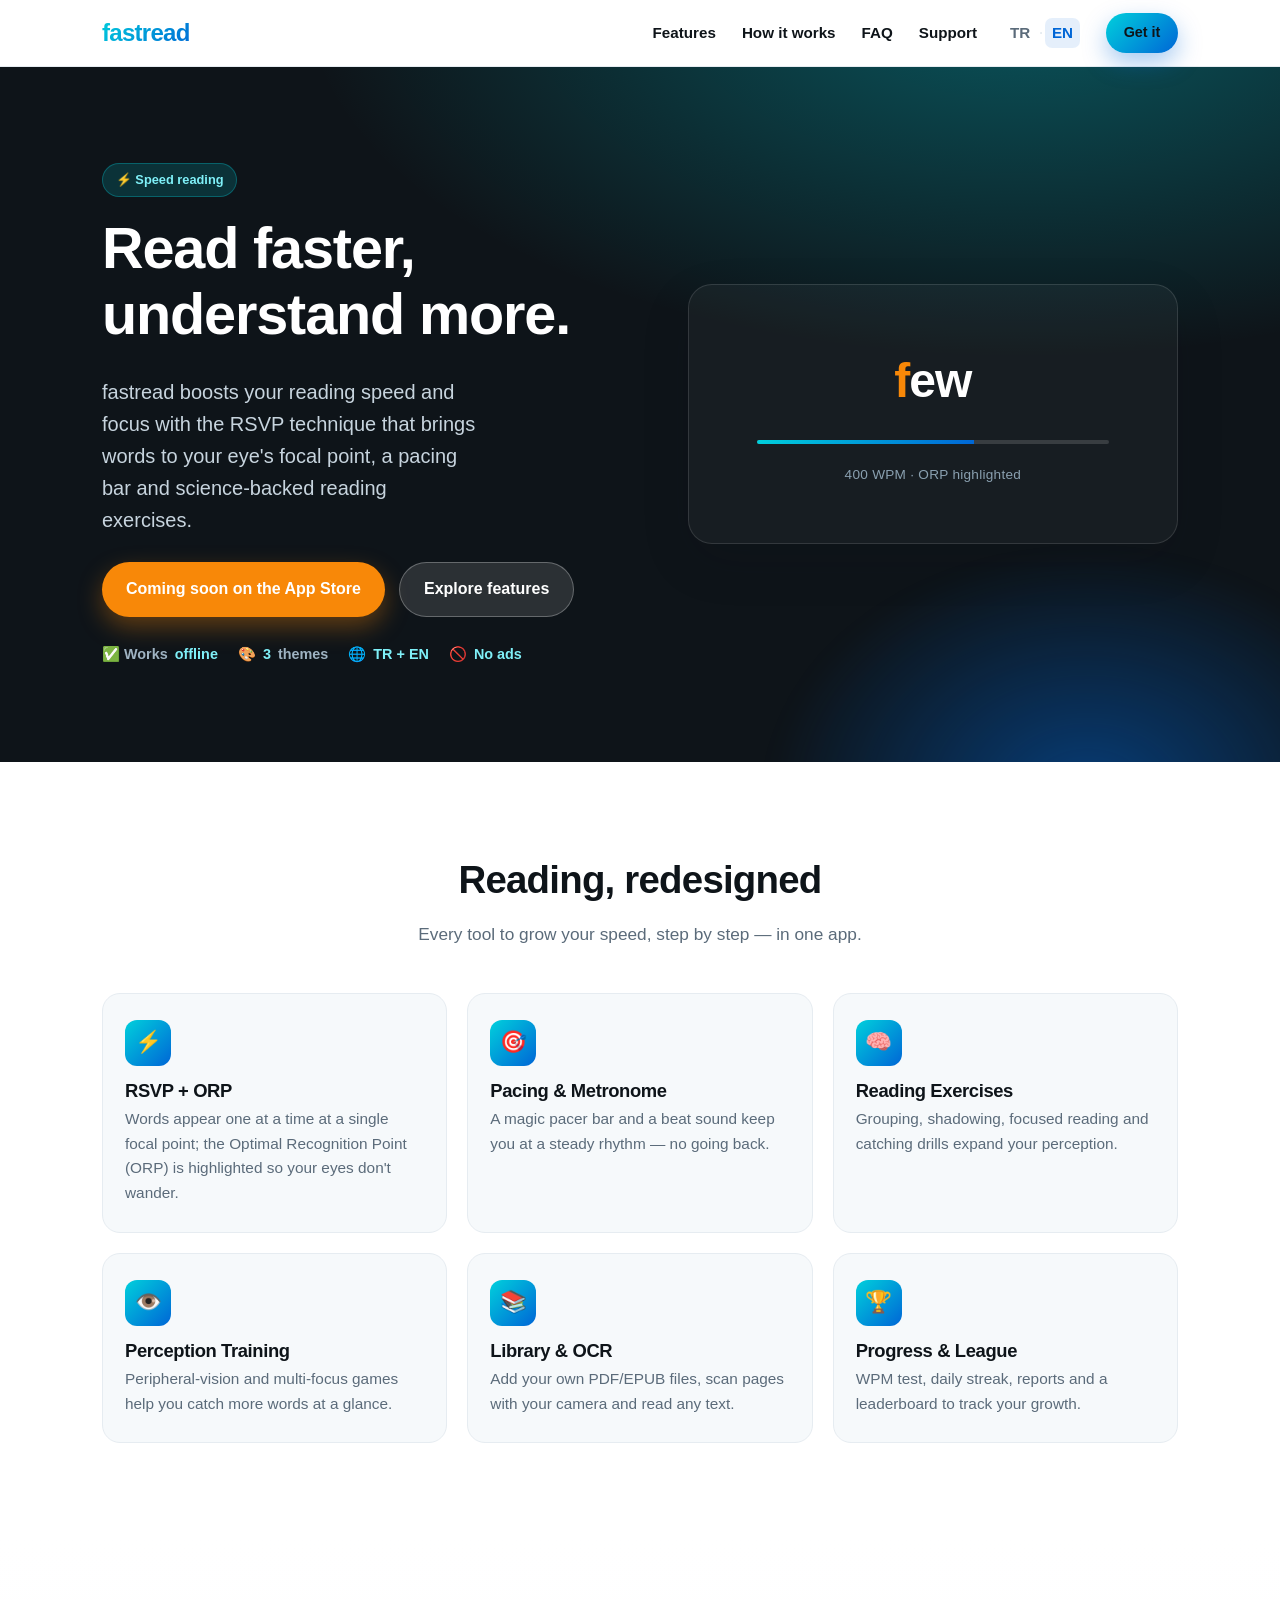
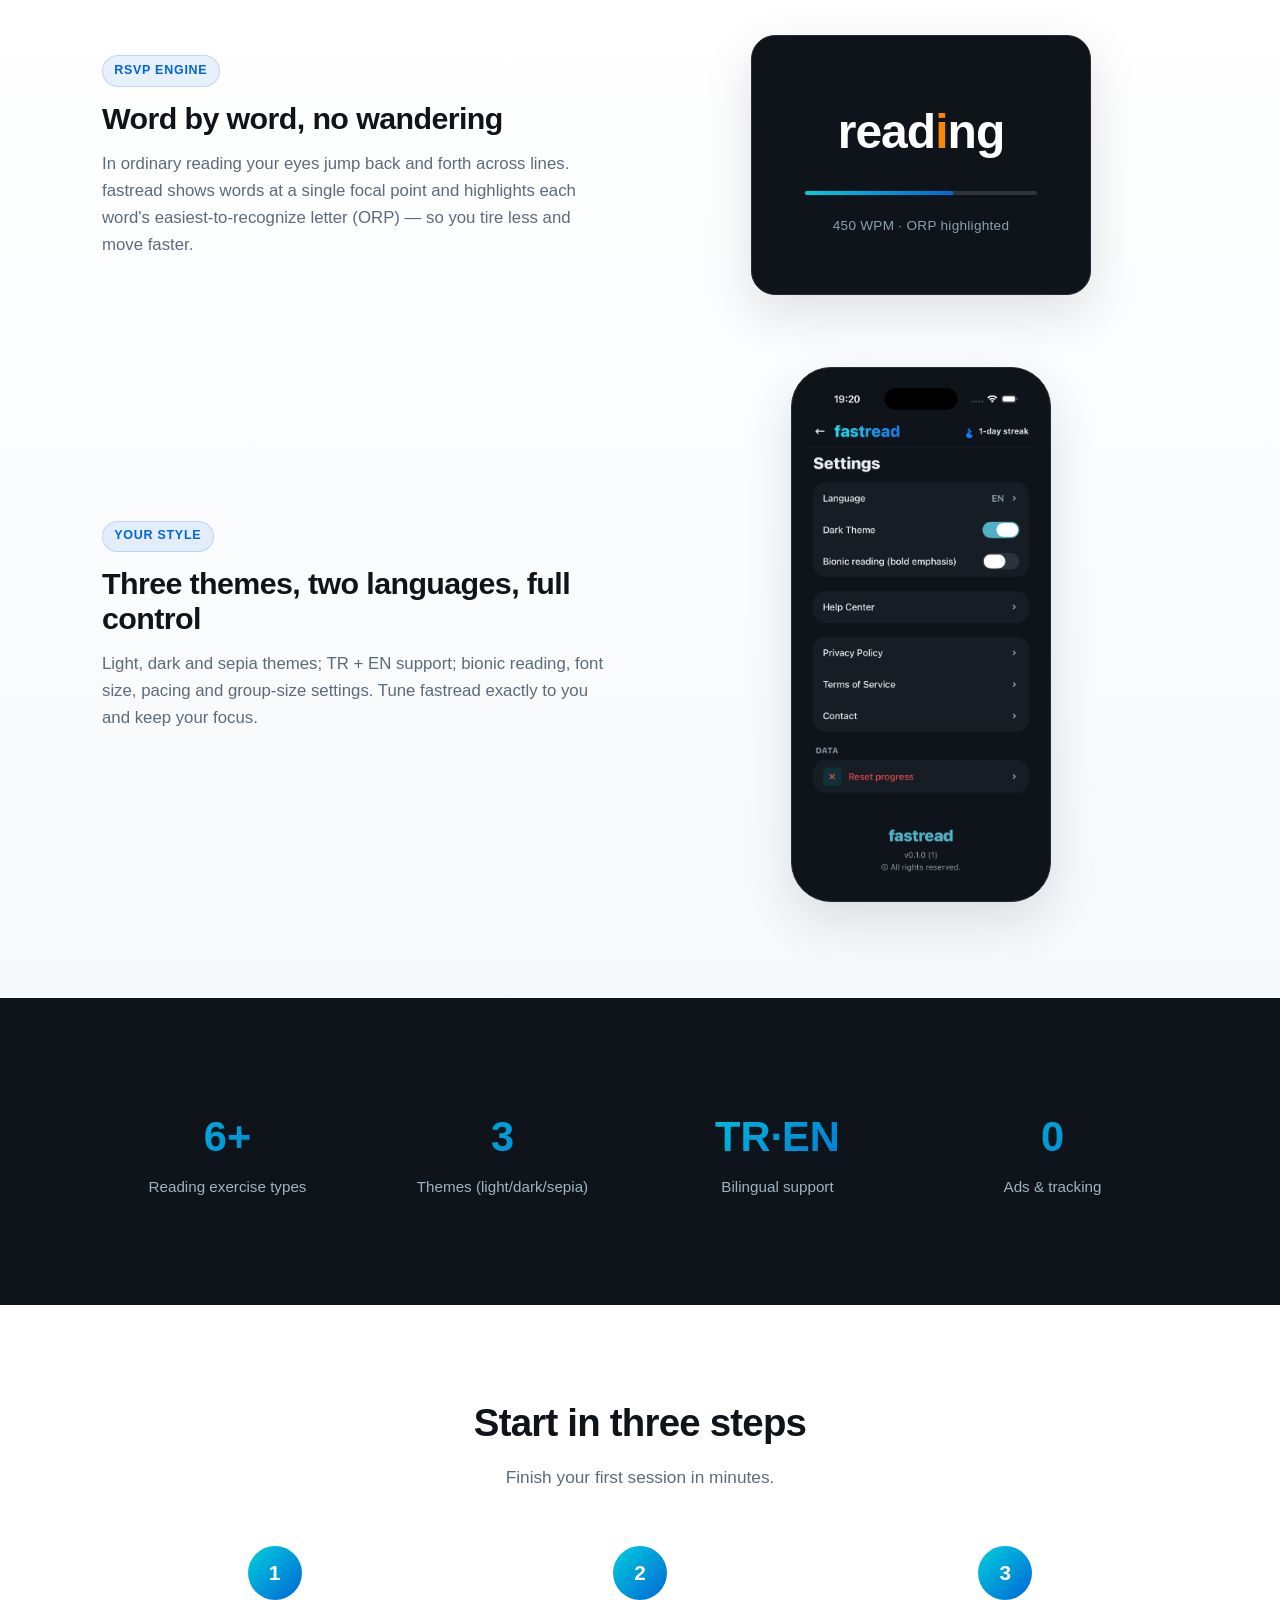
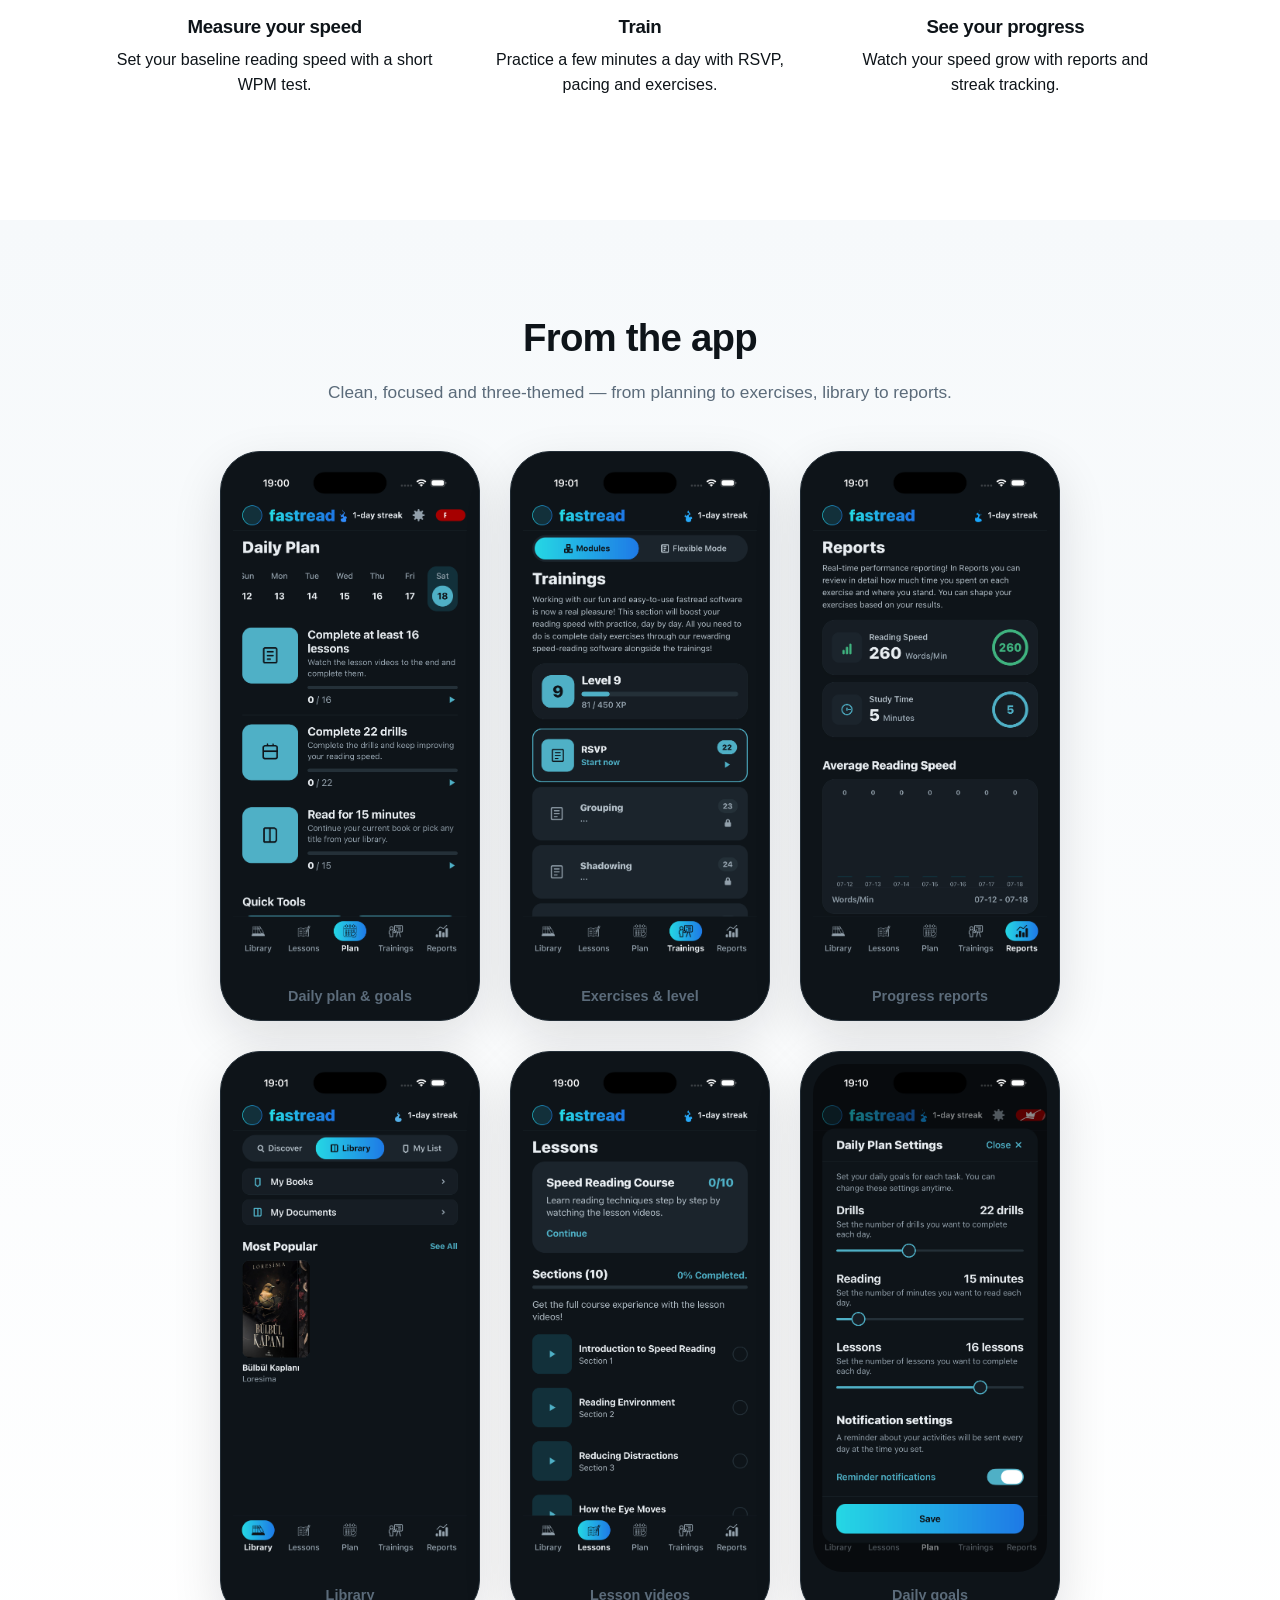
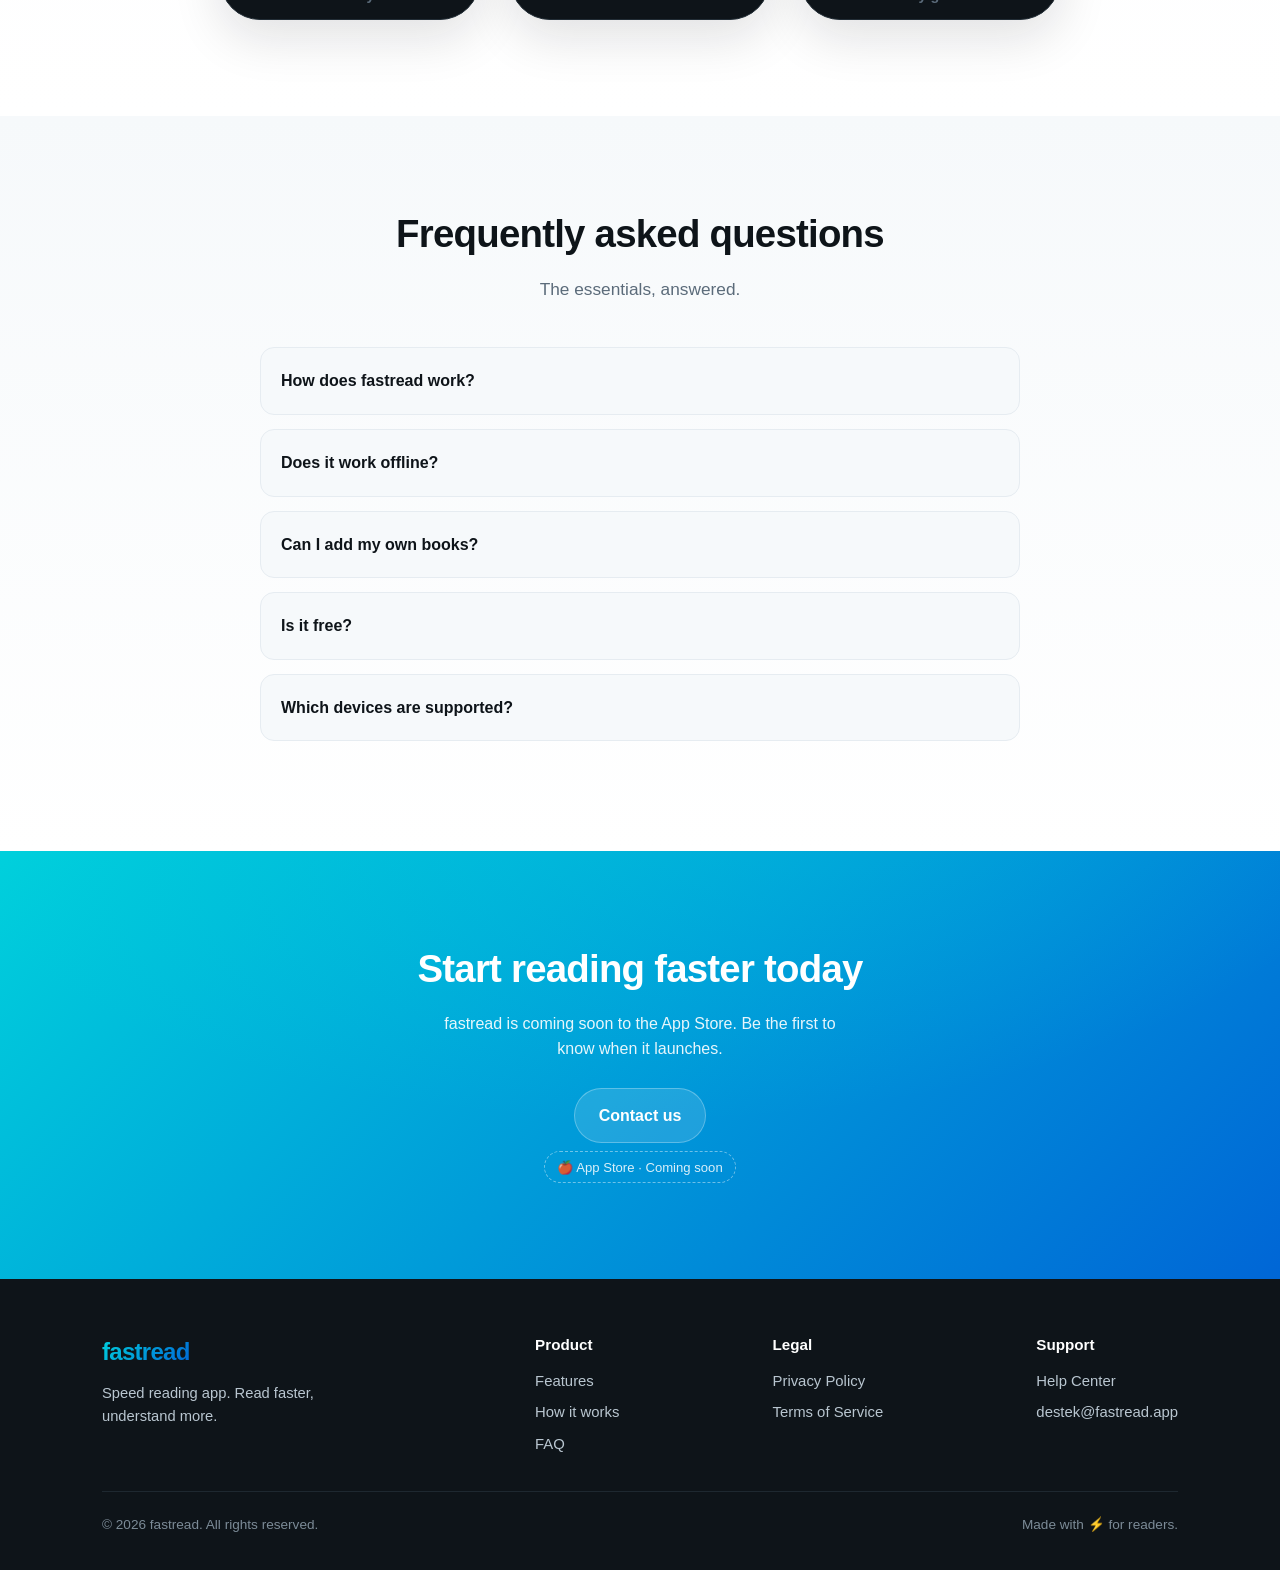
==== en/index.html @ 79eb20d7 "Add files via upload" ====
<!doctype html>
<html lang="en">
<head>
  <meta charset="utf-8" />
  <meta name="viewport" content="width=device-width, initial-scale=1" />
  <title>fastread — Speed Reading App | Read Faster with RSVP</title>
  <meta name="description" content="fastread boosts your reading speed and focus with RSVP, ORP highlighting, a pacing bar and reading exercises. Works offline, no ads." />
  <meta name="keywords" content="speed reading, speed reading app, RSVP reader, reading speed, focus, faster reading" />
  <meta name="robots" content="index, follow" />
  <meta name="theme-color" content="#0066d6" />
  <meta name="author" content="fastread" />
  <link rel="canonical" href="https://fastread.app/en/" />
  <link rel="alternate" hreflang="tr" href="https://fastread.app/" />
  <link rel="alternate" hreflang="en" href="https://fastread.app/en/" />
  <link rel="alternate" hreflang="x-default" href="https://fastread.app/" />

  <meta property="og:type" content="website" />
  <meta property="og:site_name" content="fastread" />
  <meta property="og:locale" content="en_US" />
  <meta property="og:locale:alternate" content="tr_TR" />
  <meta property="og:title" content="fastread — Speed Reading App" />
  <meta property="og:description" content="Boost your reading speed and focus with RSVP, pacing and exercises. Offline, ad-free, TR + EN." />
  <meta property="og:url" content="https://fastread.app/en/" />
  <meta property="og:image" content="https://fastread.app/assets/screenshot-1.png" />
  <meta name="twitter:card" content="summary_large_image" />
  <meta name="twitter:title" content="fastread — Speed Reading App" />
  <meta name="twitter:description" content="Read faster, understand more with RSVP, pacing and exercises." />
  <meta name="twitter:image" content="https://fastread.app/assets/screenshot-1.png" />

  <link rel="icon" href="data:image/svg+xml,<svg xmlns='http://www.w3.org/2000/svg' viewBox='0 0 100 100'><text y='.9em' font-size='90'>⚡</text></svg>" />
  <link rel="stylesheet" href="../styles.css" />

  <script type="application/ld+json">
  {
    "@context": "https://schema.org",
    "@type": "SoftwareApplication",
    "name": "fastread",
    "operatingSystem": "iOS",
    "applicationCategory": "EducationApplication",
    "description": "Speed reading app that boosts reading speed and focus with RSVP, ORP highlighting, a pacing bar and reading exercises.",
    "inLanguage": ["en", "tr"],
    "offers": { "@type": "Offer", "price": "0", "priceCurrency": "USD" },
    "publisher": { "@type": "Organization", "name": "fastread", "email": "destek@fastread.app" }
  }
  </script>
  <script type="application/ld+json">
  {
    "@context": "https://schema.org",
    "@type": "FAQPage",
    "mainEntity": [
      { "@type": "Question", "name": "How does fastread work?", "acceptedAnswer": { "@type": "Answer", "text": "It shows words one at a time at your eye's focal point (RSVP) with ORP highlighting to boost reading speed. Start with a WPM test, then improve with pacing and exercises." } },
      { "@type": "Question", "name": "Does it work offline?", "acceptedAnswer": { "@type": "Answer", "text": "Most reading exercises work offline; your progress syncs to your account when you're back online." } },
      { "@type": "Question", "name": "Can I add my own books?", "acceptedAnswer": { "@type": "Answer", "text": "Yes. Add PDF/EPUB files or scan pages with your camera (OCR) to turn them into text." } }
    ]
  }
  </script>
</head>
<body>
  <header class="site-header">
    <div class="container nav">
      <a href="index.html" class="wordmark" aria-label="fastread home">fastread</a>
      <nav class="nav-links" aria-label="Main menu">
        <a class="hide-sm" href="#features">Features</a>
        <a class="hide-sm" href="#how">How it works</a>
        <a class="hide-sm" href="#faq">FAQ</a>
        <a class="hide-sm" href="../support.html#en">Support</a>
        <span class="lang-switch"><a href="../index.html" hreflang="tr">TR</a><span class="sep">·</span><a class="active" href="index.html">EN</a></span>
        <a class="btn btn-primary" href="#get" style="padding:.55rem 1.1rem;font-size:.9rem">Get it</a>
      </nav>
    </div>
  </header>

  <section class="hero">
    <div class="container hero-grid">
      <div>
        <span class="pill">⚡ Speed reading</span>
        <h1>Read faster,<br />understand more.</h1>
        <p class="lead">fastread boosts your reading speed and focus with the RSVP technique that brings words to your eye's focal point, a pacing bar and science-backed reading exercises.</p>
        <div class="hero-cta">
          <a class="btn btn-accent" href="#get">Coming soon on the App Store</a>
          <a class="btn btn-ghost" href="#features">Explore features</a>
        </div>
        <div class="trust">
          <span>✅ Works <b>offline</b></span>
          <span>🎨 <b>3</b> themes</span>
          <span>🌐 <b>TR + EN</b></span>
          <span>🚫 <b>No ads</b></span>
        </div>
      </div>
      <div class="rsvp-demo" aria-hidden="true">
        <div class="rsvp-word" id="rsvpWord">read<span class="orp">i</span>ng</div>
        <div class="rsvp-track"><div class="rsvp-fill" id="rsvpFill"></div></div>
        <div class="rsvp-meta"><span>400</span> WPM · ORP highlighted</div>
      </div>
    </div>
  </section>

  <section id="features">
    <div class="container">
      <div class="section-head">
        <h2>Reading, redesigned</h2>
        <p>Every tool to grow your speed, step by step — in one app.</p>
      </div>
      <div class="grid features">
        <article class="card"><div class="ico">⚡</div><h3>RSVP + ORP</h3><p>Words appear one at a time at a single focal point; the Optimal Recognition Point (ORP) is highlighted so your eyes don't wander.</p></article>
        <article class="card"><div class="ico">🎯</div><h3>Pacing &amp; Metronome</h3><p>A magic pacer bar and a beat sound keep you at a steady rhythm — no going back.</p></article>
        <article class="card"><div class="ico">🧠</div><h3>Reading Exercises</h3><p>Grouping, shadowing, focused reading and catching drills expand your perception.</p></article>
        <article class="card"><div class="ico">👁️</div><h3>Perception Training</h3><p>Peripheral-vision and multi-focus games help you catch more words at a glance.</p></article>
        <article class="card"><div class="ico">📚</div><h3>Library &amp; OCR</h3><p>Add your own PDF/EPUB files, scan pages with your camera and read any text.</p></article>
        <article class="card"><div class="ico">🏆</div><h3>Progress &amp; League</h3><p>WPM test, daily streak, reports and a leaderboard to track your growth.</p></article>
      </div>
    </div>
  </section>

  <section class="showcase" style="background:linear-gradient(180deg,#fff,#f6f9fb)">
    <div class="container">
      <div class="showrow">
        <div class="show-copy">
          <span class="show-badge">RSVP Engine</span>
          <h3>Word by word, no wandering</h3>
          <p>In ordinary reading your eyes jump back and forth across lines. fastread shows words at a single focal point and highlights each word's easiest-to-recognize letter (ORP) — so you tire less and move faster.</p>
        </div>
        <div class="show-media">
          <div class="rsvp-demo" style="width:100%;max-width:340px;background:var(--ink);border-color:#222d36" aria-hidden="true">
            <div class="rsvp-word" style="color:#fff">read<span class="orp">i</span>ng</div>
            <div class="rsvp-track"><div class="rsvp-fill" style="width:64%"></div></div>
            <div class="rsvp-meta">450 WPM · ORP highlighted</div>
          </div>
        </div>
      </div>
      <div class="showrow rev">
        <div class="show-media">
          <figure class="phone" style="margin:0">
            <div class="screen"><img src="../assets/screenshot-1.png" alt="fastread settings and personalization screen — language, theme, bionic reading" loading="lazy" /></div>
          </figure>
        </div>
        <div class="show-copy">
          <span class="show-badge">Your Style</span>
          <h3>Three themes, two languages, full control</h3>
          <p>Light, dark and sepia themes; TR + EN support; bionic reading, font size, pacing and group-size settings. Tune fastread exactly to you and keep your focus.</p>
        </div>
      </div>
    </div>
  </section>

  <section class="stats">
    <div class="container">
      <div class="grid">
        <div class="stat"><div class="n">6+</div><div class="l">Reading exercise types</div></div>
        <div class="stat"><div class="n">3</div><div class="l">Themes (light/dark/sepia)</div></div>
        <div class="stat"><div class="n">TR·EN</div><div class="l">Bilingual support</div></div>
        <div class="stat"><div class="n">0</div><div class="l">Ads &amp; tracking</div></div>
      </div>
    </div>
  </section>

  <section id="how">
    <div class="container">
      <div class="section-head"><h2>Start in three steps</h2><p>Finish your first session in minutes.</p></div>
      <div class="grid steps">
        <div class="step"><div class="num">1</div><h3>Measure your speed</h3><p>Set your baseline reading speed with a short WPM test.</p></div>
        <div class="step"><div class="num">2</div><h3>Train</h3><p>Practice a few minutes a day with RSVP, pacing and exercises.</p></div>
        <div class="step"><div class="num">3</div><h3>See your progress</h3><p>Watch your speed grow with reports and streak tracking.</p></div>
      </div>
    </div>
  </section>

  <section class="gallery">
    <div class="container">
      <div class="section-head"><h2>From the app</h2><p>Clean, focused and three-themed — from planning to exercises, library to reports.</p></div>
      <div class="phones">
        <figure class="phone" style="margin:0"><div class="screen"><img src="../assets/shot-plan.png" alt="fastread daily plan screen — weekly calendar, goals and progress" loading="lazy" /></div><figcaption class="cap">Daily plan &amp; goals</figcaption></figure>
        <figure class="phone" style="margin:0"><div class="screen"><img src="../assets/shot-trainings.png" alt="fastread trainings screen — RSVP, grouping and shadowing modules, level progress" loading="lazy" /></div><figcaption class="cap">Exercises &amp; level</figcaption></figure>
        <figure class="phone" style="margin:0"><div class="screen"><img src="../assets/shot-reports.png" alt="fastread reports screen — reading speed (WPM), study time and weekly chart" loading="lazy" /></div><figcaption class="cap">Progress reports</figcaption></figure>
        <figure class="phone" style="margin:0"><div class="screen"><img src="../assets/shot-library.png" alt="fastread library screen — books, documents and popular content" loading="lazy" /></div><figcaption class="cap">Library</figcaption></figure>
        <figure class="phone" style="margin:0"><div class="screen"><img src="../assets/shot-lessons.png" alt="fastread lessons screen — speed reading course sections" loading="lazy" /></div><figcaption class="cap">Lesson videos</figcaption></figure>
        <figure class="phone" style="margin:0"><div class="screen"><img src="../assets/shot-goals.png" alt="fastread daily goal settings — drills, reading, lessons and reminders" loading="lazy" /></div><figcaption class="cap">Daily goals</figcaption></figure>
      </div>
    </div>
  </section>

  <section id="faq" style="background:linear-gradient(180deg,#f6f9fb,#fff)">
    <div class="container">
      <div class="section-head"><h2>Frequently asked questions</h2><p>The essentials, answered.</p></div>
      <div class="home-faq">
        <details class="faq"><summary>How does fastread work?</summary><p>It shows words one at a time at your eye's focal point (RSVP) with ORP highlighting to boost reading speed. Start with a WPM test, then improve with pacing and exercises.</p></details>
        <details class="faq"><summary>Does it work offline?</summary><p>Most exercises work offline; your progress syncs to your account when you're back online.</p></details>
        <details class="faq"><summary>Can I add my own books?</summary><p>Yes. Add PDF/EPUB files or scan pages with your camera (OCR) to turn them into text.</p></details>
        <details class="faq"><summary>Is it free?</summary><p>Core features are free; advanced exercises and unlimited content are offered via a premium subscription.</p></details>
        <details class="faq"><summary>Which devices are supported?</summary><p>iPhone and iPad (iOS). Your progress syncs across devices via your account.</p></details>
      </div>
    </div>
  </section>

  <section id="get" class="cta">
    <div class="container">
      <h2>Start reading faster today</h2>
      <p>fastread is coming soon to the App Store. Be the first to know when it launches.</p>
      <a class="btn btn-ghost" href="../support.html#en">Contact us</a>
      <div><span class="badge-soon">🍎 App Store · Coming soon</span></div>
    </div>
  </section>

  <footer class="site-footer">
    <div class="container">
      <div class="footer-grid">
        <div class="footer-col" style="max-width:280px">
          <span class="wordmark">fastread</span>
          <p style="margin-top:10px;font-size:.92rem">Speed reading app. Read faster, understand more.</p>
        </div>
        <div class="footer-col"><h4>Product</h4><ul><li><a href="#features">Features</a></li><li><a href="#how">How it works</a></li><li><a href="#faq">FAQ</a></li></ul></div>
        <div class="footer-col"><h4>Legal</h4><ul><li><a href="../privacy.html#en">Privacy Policy</a></li><li><a href="../terms.html#en">Terms of Service</a></li></ul></div>
        <div class="footer-col"><h4>Support</h4><ul><li><a href="../support.html#en">Help Center</a></li><li><a href="mailto:destek@fastread.app">destek@fastread.app</a></li></ul></div>
      </div>
      <div class="footer-bottom">
        <span>© <span id="yr">2026</span> fastread. All rights reserved.</span>
        <span>Made with ⚡ for readers.</span>
      </div>
    </div>
  </footer>

  <script>
    (function () {
      var words = "reading faster is now easy just a few minutes every day is enough".split(" ");
      var i = 0;
      var wordEl = document.getElementById("rsvpWord");
      var fillEl = document.getElementById("rsvpFill");
      if (wordEl) {
        var orpIndex = function (w) { return Math.max(0, Math.min(w.length - 1, Math.floor((w.length - 1) * 0.35))); };
        var esc = function (s) { return (s || "").replace(/[&<>]/g, function (c) { return { "&": "&amp;", "<": "&lt;", ">": "&gt;" }[c]; }); };
        var show = function () {
          var w = words[i % words.length], o = orpIndex(w);
          wordEl.innerHTML = esc(w.slice(0, o)) + '<span class="orp">' + esc(w[o]) + "</span>" + esc(w.slice(o + 1));
          if (fillEl) fillEl.style.width = (((i % words.length) + 1) / words.length) * 100 + "%";
          i++;
        };
        show(); setInterval(show, 380);
      }
      var y = document.getElementById("yr"); if (y) y.textContent = new Date().getFullYear();
    })();
  </script>
</body>
</html>
---- styles.css ----
/* fastread — tanıtım sitesi ortak stilleri */
:root {
  --cyan: #00d0dc;
  --blue: #0066d6;
  --blue-deep: #135ba8;
  --accent: #f88808;
  --ink: #0e1419;
  --ink-2: #161d24;
  --bg: #ffffff;
  --muted: #5b6b7a;
  --card: #f6f9fb;
  --border: #e6ecf1;
  --grad: linear-gradient(135deg, #00d0dc 0%, #0066d6 100%);
  --radius: 18px;
  --shadow: 0 18px 50px rgba(14, 20, 25, 0.12);
  --maxw: 1120px;
  font-synthesis: none;
}

* { box-sizing: border-box; }
html { scroll-behavior: smooth; -webkit-text-size-adjust: 100%; }
body {
  margin: 0;
  font-family: -apple-system, BlinkMacSystemFont, "Segoe UI", Roboto, Helvetica, Arial, sans-serif;
  color: var(--ink);
  background: var(--bg);
  line-height: 1.6;
  -webkit-font-smoothing: antialiased;
}
a { color: var(--blue); text-decoration: none; }
img { max-width: 100%; display: block; }
h1, h2, h3 { line-height: 1.15; letter-spacing: -0.02em; margin: 0 0 .5em; }
h1 { font-size: clamp(2.1rem, 6vw, 3.6rem); font-weight: 800; }
h2 { font-size: clamp(1.6rem, 4vw, 2.4rem); font-weight: 800; }
p { margin: 0 0 1em; }
.container { width: 100%; max-width: var(--maxw); margin: 0 auto; padding: 0 22px; }
.muted { color: var(--muted); }
.center { text-align: center; }

/* Marka wordmark */
.wordmark {
  font-weight: 800; letter-spacing: -0.03em; font-size: 1.5rem;
  background: var(--grad); -webkit-background-clip: text; background-clip: text; color: transparent;
}

/* Butonlar */
.btn {
  display: inline-flex; align-items: center; gap: .5rem;
  padding: .85rem 1.5rem; border-radius: 999px; font-weight: 700; font-size: 1rem;
  border: 0; cursor: pointer; transition: transform .15s ease, box-shadow .15s ease;
}
.btn-primary { background: var(--grad); color: #fff; box-shadow: 0 10px 24px rgba(0, 102, 214, .35); }
.btn-primary:hover { transform: translateY(-2px); box-shadow: 0 16px 32px rgba(0, 102, 214, .45); }
.btn-ghost { background: rgba(255,255,255,.12); color: #fff; border: 1px solid rgba(255,255,255,.28); }
.btn-ghost:hover { background: rgba(255,255,255,.2); }
.btn-accent { background: var(--accent); color: #fff; box-shadow: 0 10px 24px rgba(248,136,8,.35); }

/* Header / nav */
.site-header {
  position: sticky; top: 0; z-index: 50;
  backdrop-filter: saturate(160%) blur(12px);
  background: rgba(255,255,255,.82); border-bottom: 1px solid var(--border);
}
.nav { display: flex; align-items: center; justify-content: space-between; height: 66px; }
.nav-links { display: flex; align-items: center; gap: 26px; }
.nav-links a { color: var(--ink); font-weight: 600; font-size: .95rem; }
.nav-links a:hover { color: var(--blue); }
.lang-switch { display: inline-flex; align-items: center; gap: 2px; font-size: .82rem; font-weight: 800; }
.lang-switch a { padding: 3px 7px; border-radius: 7px; color: var(--muted); }
.lang-switch a.active { color: var(--blue); background: rgba(0,102,214,.1); }
.lang-switch .sep { color: var(--border); }
@media (max-width: 760px) { .nav-links .hide-sm { display: none; } }

/* Hero */
.hero {
  position: relative; overflow: hidden; color: #fff;
  background: radial-gradient(1200px 600px at 80% -10%, rgba(0,208,220,.35), transparent 60%), var(--ink);
  padding: clamp(48px, 8vw, 96px) 0;
}
.hero::after {
  content: ""; position: absolute; inset: auto -10% -40% 60%; height: 70%;
  background: radial-gradient(closest-side, rgba(0,102,214,.5), transparent); filter: blur(10px);
}
.hero-grid { display: grid; grid-template-columns: 1.05fr .95fr; gap: 44px; align-items: center; }
@media (max-width: 900px) { .hero-grid { grid-template-columns: 1fr; text-align: center; } }
.hero h1 { color: #fff; }
.hero .lead { font-size: clamp(1.05rem, 2.2vw, 1.25rem); color: #c7d4de; max-width: 34ch; }
@media (max-width: 900px) { .hero .lead { margin-inline: auto; } }
.hero-cta { display: flex; gap: 14px; flex-wrap: wrap; margin-top: 26px; }
@media (max-width: 900px) { .hero-cta { justify-content: center; } }
.pill { display: inline-block; padding: .35rem .8rem; border-radius: 999px; font-size: .8rem; font-weight: 700;
  background: rgba(0,208,220,.16); color: #7ff0f8; border: 1px solid rgba(0,208,220,.3); margin-bottom: 18px; }

/* RSVP canlı demo */
.rsvp-demo {
  background: rgba(255,255,255,.04); border: 1px solid rgba(255,255,255,.12);
  border-radius: 24px; padding: 34px 24px; min-height: 260px;
  display: flex; flex-direction: column; align-items: center; justify-content: center; gap: 20px;
  box-shadow: var(--shadow);
}
.rsvp-word { font-size: clamp(2rem, 7vw, 3rem); font-weight: 800; letter-spacing: -.02em; min-height: 1.2em; }
.rsvp-word .orp { color: var(--accent); }
.rsvp-track { width: 80%; height: 4px; border-radius: 999px; background: rgba(255,255,255,.14); overflow: hidden; }
.rsvp-fill { height: 100%; width: 0; background: var(--grad); transition: width .12s linear; }
.rsvp-meta { color: #8aa0b0; font-size: .85rem; letter-spacing: .02em; }

/* Bölümler */
section { padding: clamp(56px, 9vw, 96px) 0; }
.section-head { max-width: 640px; margin: 0 auto 44px; text-align: center; }
.section-head p { color: var(--muted); font-size: 1.08rem; }

/* Özellik kartları */
.grid { display: grid; gap: 20px; }
.features { grid-template-columns: repeat(3, 1fr); }
@media (max-width: 900px) { .features { grid-template-columns: repeat(2, 1fr); } }
@media (max-width: 560px) { .features { grid-template-columns: 1fr; } }
.card {
  background: var(--card); border: 1px solid var(--border); border-radius: var(--radius);
  padding: 26px 22px; transition: transform .18s ease, box-shadow .18s ease;
}
.card:hover { transform: translateY(-4px); box-shadow: var(--shadow); }
.card .ico {
  width: 46px; height: 46px; border-radius: 12px; display: grid; place-items: center;
  background: var(--grad); color: #fff; font-size: 1.35rem; margin-bottom: 14px;
}
.card h3 { font-size: 1.15rem; margin-bottom: .35em; }
.card p { color: var(--muted); font-size: .96rem; margin: 0; }

/* Nasıl çalışır */
.steps { grid-template-columns: repeat(3, 1fr); counter-reset: step; }
@media (max-width: 760px) { .steps { grid-template-columns: 1fr; } }
.step { text-align: center; padding: 10px; }
.step .num {
  width: 54px; height: 54px; margin: 0 auto 16px; border-radius: 50%; display: grid; place-items: center;
  font-weight: 800; font-size: 1.3rem; color: #fff; background: var(--grad);
}

/* Galeri / telefon */
.gallery { background: linear-gradient(180deg, #f6f9fb, #fff); }
.phones { display: flex; gap: 30px; justify-content: center; flex-wrap: wrap; align-items: flex-start; }
.phone {
  width: 260px; border-radius: 40px; padding: 12px; background: #0e1419;
  box-shadow: var(--shadow); border: 1px solid #222d36;
}
.phone .screen { border-radius: 30px; overflow: hidden; background: #0e1419; }
.phone .cap { text-align: center; color: var(--muted); font-size: .9rem; margin-top: 12px; font-weight: 600; }

/* CTA şeridi */
.cta {
  color: #fff; text-align: center;
  background: radial-gradient(800px 400px at 50% -30%, rgba(0,208,220,.4), transparent), var(--grad);
}
.cta h2 { color: #fff; }
.cta p { color: rgba(255,255,255,.9); max-width: 46ch; margin: 0 auto 26px; }
.badge-soon {
  display: inline-block; margin-top: 8px; font-size: .82rem; color: #fff; opacity: .85;
  border: 1px dashed rgba(255,255,255,.5); padding: .3rem .8rem; border-radius: 999px;
}

/* Footer */
.site-footer { background: var(--ink); color: #b9c6d0; padding: 54px 0 34px; }
.footer-grid { display: flex; justify-content: space-between; gap: 30px; flex-wrap: wrap; }
.footer-grid a { color: #b9c6d0; }
.footer-grid a:hover { color: #fff; }
.footer-col h4 { color: #fff; font-size: .95rem; margin: 0 0 12px; }
.footer-col ul { list-style: none; padding: 0; margin: 0; display: grid; gap: 8px; font-size: .93rem; }
.footer-bottom { border-top: 1px solid #1e2830; margin-top: 34px; padding-top: 22px; font-size: .85rem; color: #7c8b97; display: flex; justify-content: space-between; gap: 12px; flex-wrap: wrap; }

/* İçerik sayfaları (privacy/terms/support) */
.doc { max-width: 800px; margin: 0 auto; padding: clamp(40px, 7vw, 72px) 22px; }
.doc h1 { font-size: clamp(1.8rem, 5vw, 2.6rem); }
.doc h2 { font-size: 1.35rem; margin-top: 1.8em; }
.doc h3 { font-size: 1.08rem; margin-top: 1.4em; }
.doc .updated { color: var(--muted); font-size: .9rem; margin-bottom: 2em; }
.doc ul { padding-left: 1.2em; }
.doc li { margin-bottom: .4em; }
.doc .lang-sep { margin: 3em 0; border: 0; border-top: 2px solid var(--border); }
.doc a { font-weight: 600; }
.back-home { display: inline-flex; align-items: center; gap: 6px; font-weight: 700; margin-bottom: 1.5em; }
.faq { border: 1px solid var(--border); border-radius: 14px; padding: 4px 20px; margin-bottom: 14px; background: var(--card); }
.faq summary { cursor: pointer; font-weight: 700; padding: 16px 0; list-style: none; }
.faq summary::-webkit-details-marker { display: none; }
.faq[open] summary { color: var(--blue); }
.faq p { padding-bottom: 16px; margin: 0; color: var(--muted); }

/* Hero güven şeridi */
.trust { display: flex; flex-wrap: wrap; gap: 10px 20px; margin-top: 26px; color: #9fb3c2; font-size: .9rem; font-weight: 600; }
.trust span { display: inline-flex; align-items: center; gap: 7px; }
.trust b { color: #7ff0f8; font-weight: 700; }
@media (max-width: 900px) { .trust { justify-content: center; } }

/* Showcase — dönüşümlü metin + telefon */
.showcase .showrow {
  display: grid; grid-template-columns: 1fr 1fr; gap: 48px; align-items: center;
  margin-bottom: 72px;
}
.showcase .showrow:last-child { margin-bottom: 0; }
.showcase .showrow.rev .show-media { order: 2; }
@media (max-width: 820px) {
  .showcase .showrow, .showcase .showrow.rev { grid-template-columns: 1fr; gap: 26px; text-align: center; }
  .showcase .showrow.rev .show-media { order: 0; }
}
.show-badge {
  display: inline-block; font-size: .78rem; font-weight: 800; letter-spacing: .06em; text-transform: uppercase;
  color: var(--blue); background: rgba(0,102,214,.09); border: 1px solid rgba(0,102,214,.18);
  padding: .3rem .7rem; border-radius: 999px; margin-bottom: 14px;
}
.show-copy h3 { font-size: clamp(1.4rem, 3vw, 1.9rem); }
.show-copy p { color: var(--muted); font-size: 1.05rem; }
.show-media { display: flex; justify-content: center; }

/* İstatistik / fayda bandı */
.stats { background: var(--ink); color: #fff; }
.stats .grid { grid-template-columns: repeat(4, 1fr); gap: 24px; }
@media (max-width: 720px) { .stats .grid { grid-template-columns: repeat(2, 1fr); } }
.stat { text-align: center; padding: 10px; }
.stat .n { font-size: clamp(1.8rem, 4vw, 2.6rem); font-weight: 800; background: var(--grad); -webkit-background-clip: text; background-clip: text; color: transparent; }
.stat .l { color: #9fb3c2; font-size: .95rem; margin-top: 4px; }

/* Ana sayfa FAQ genişliği */
.home-faq { max-width: 760px; margin: 0 auto; }
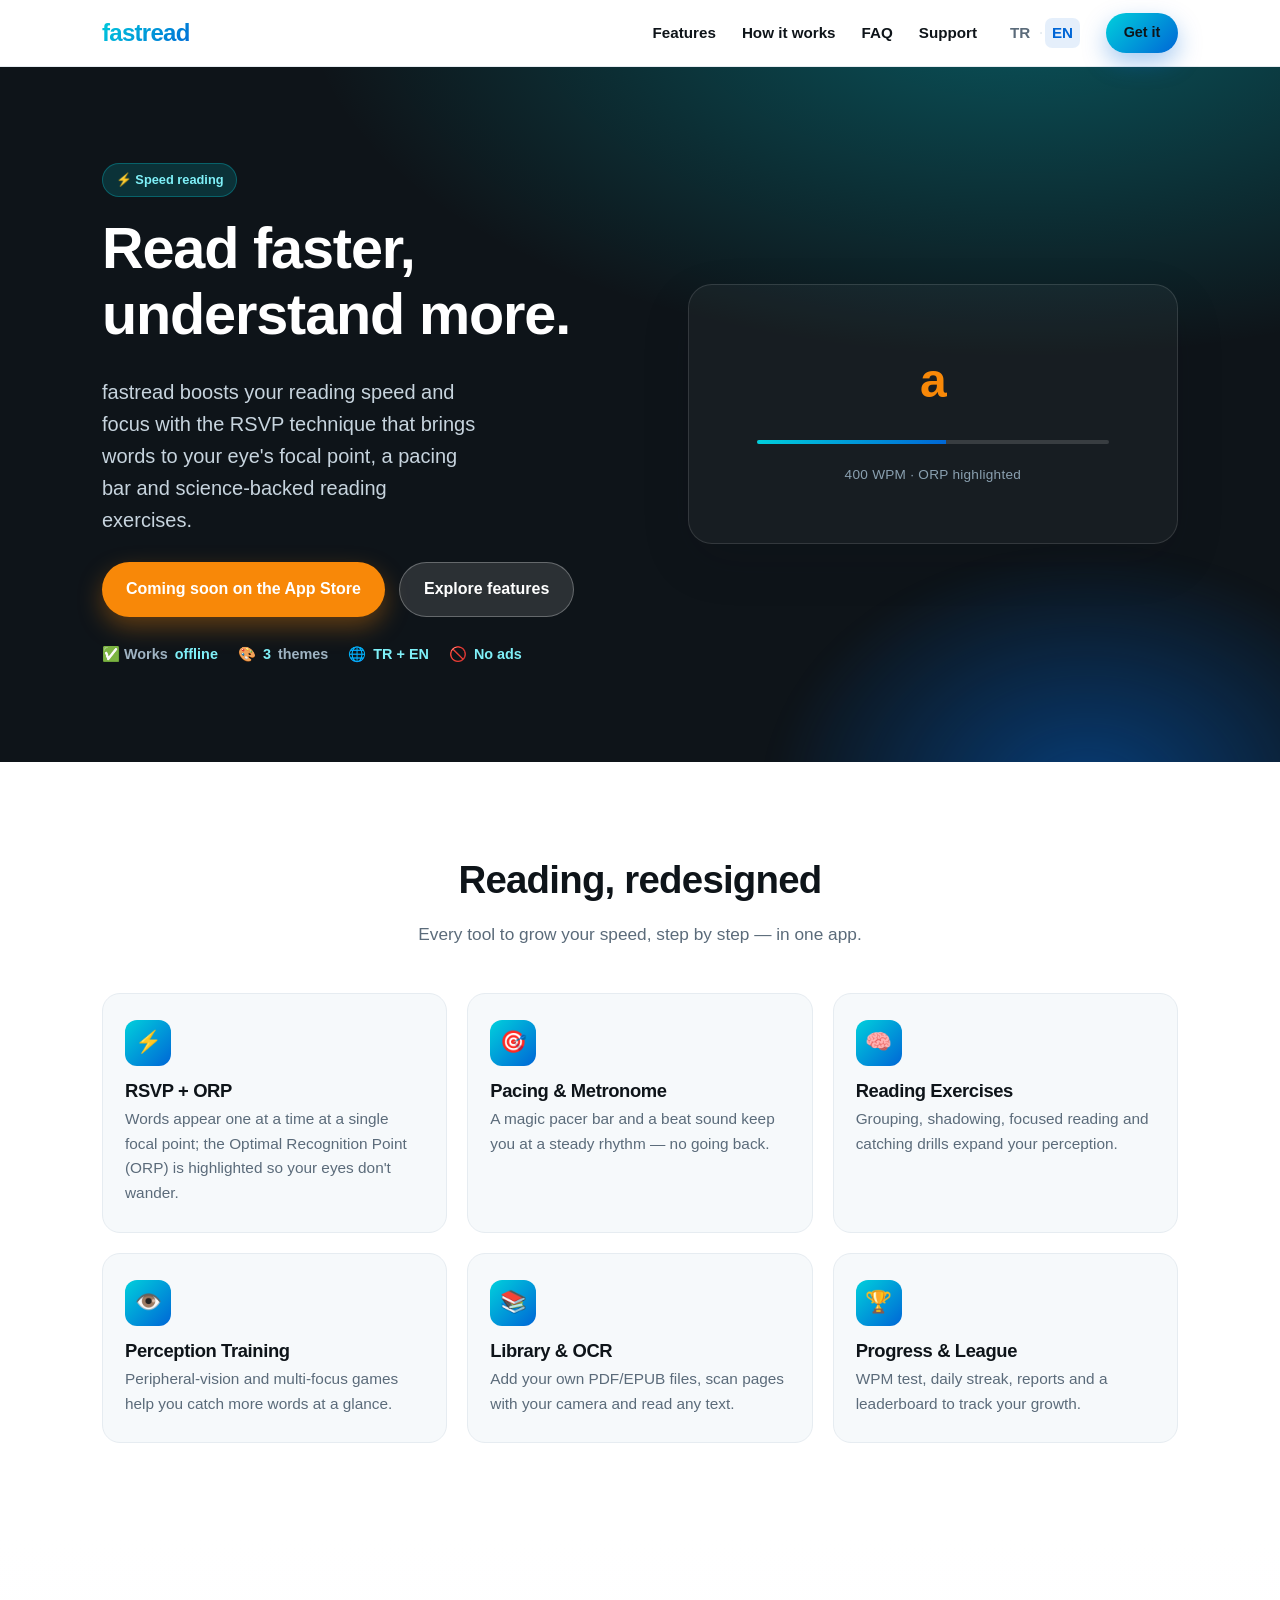
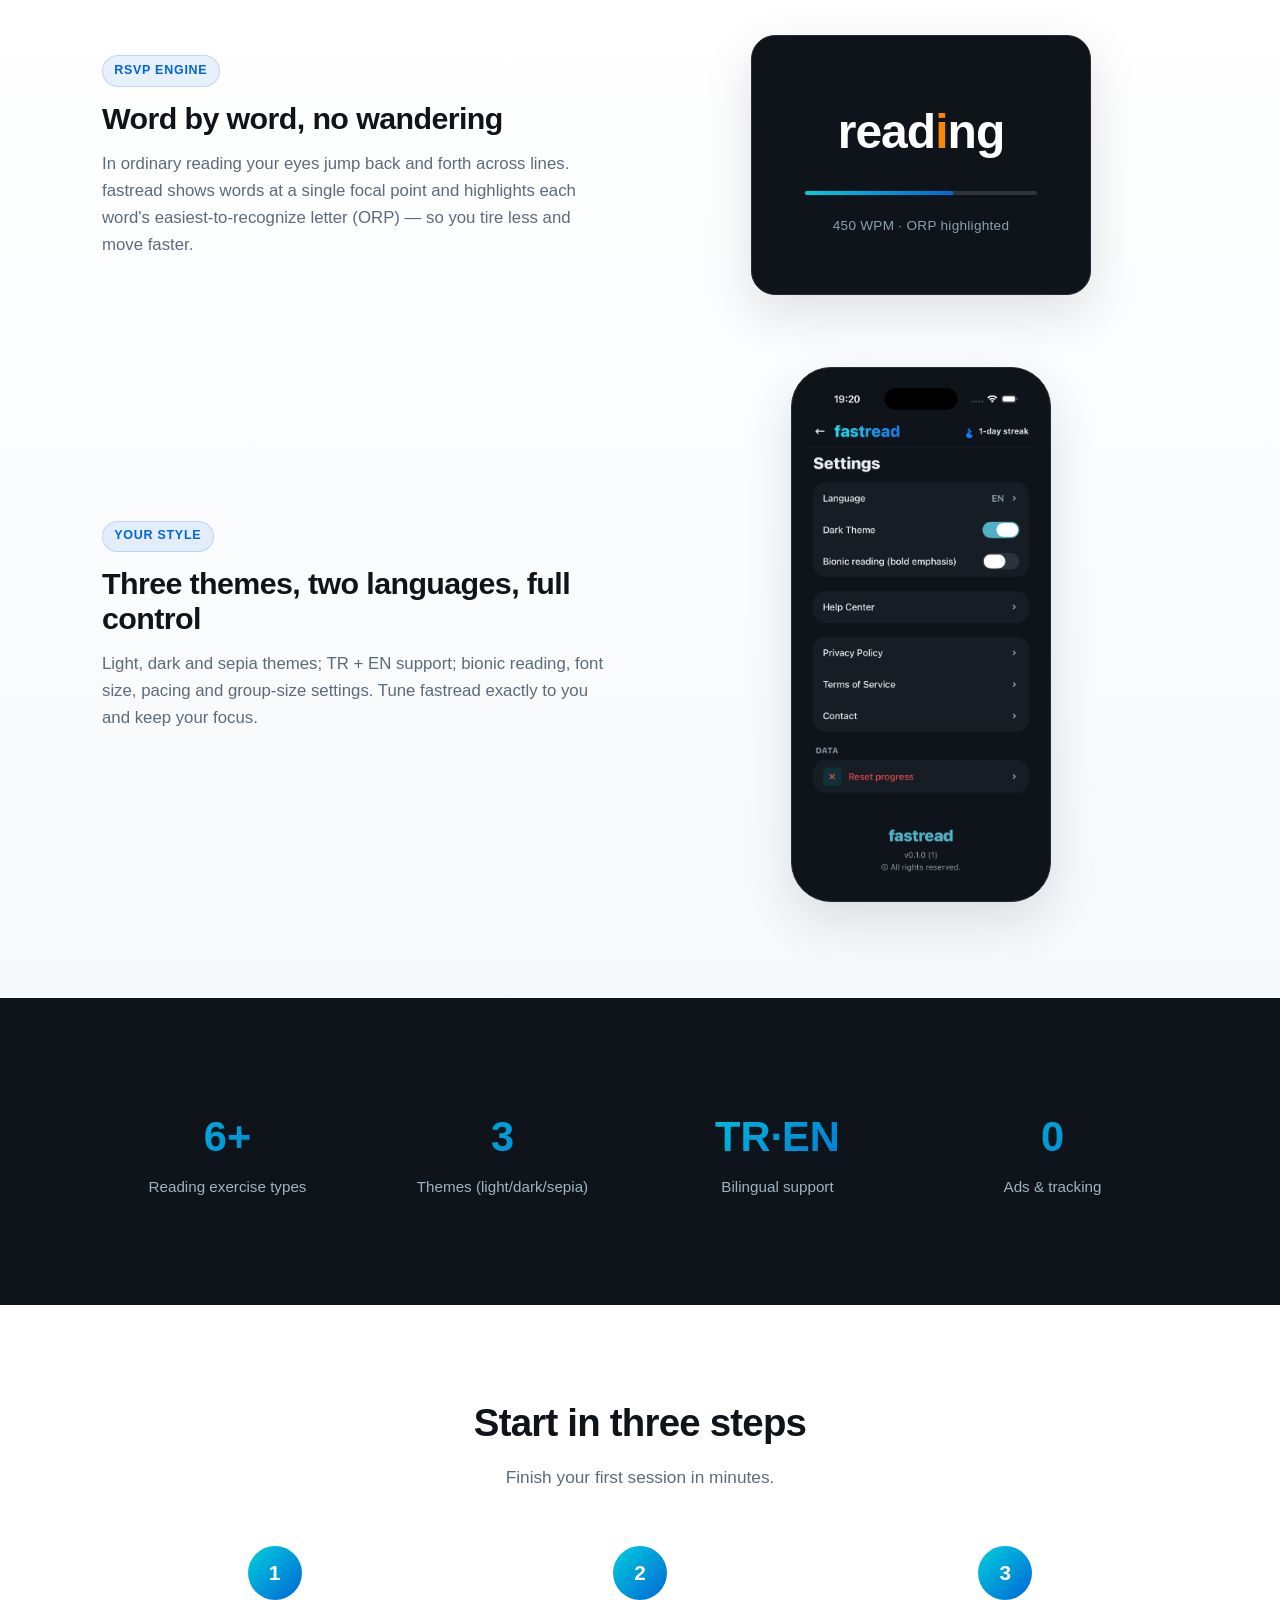
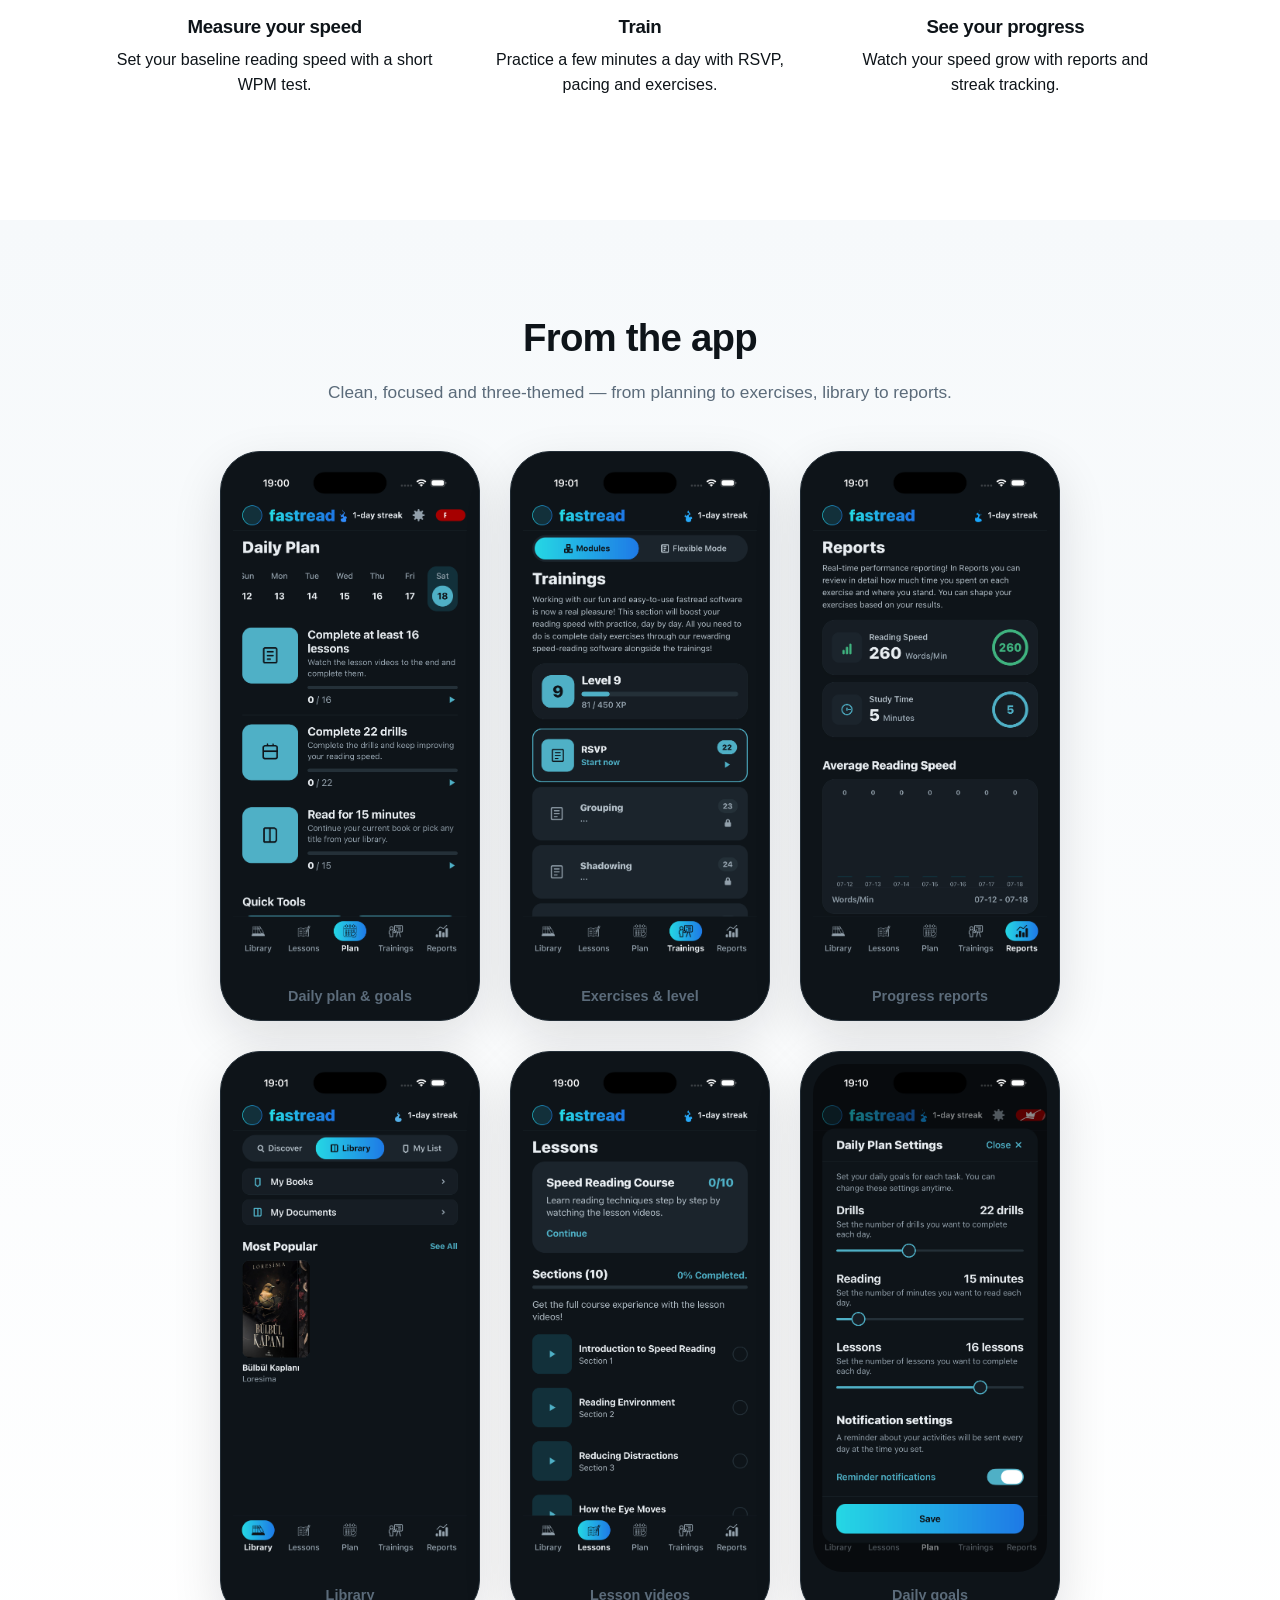
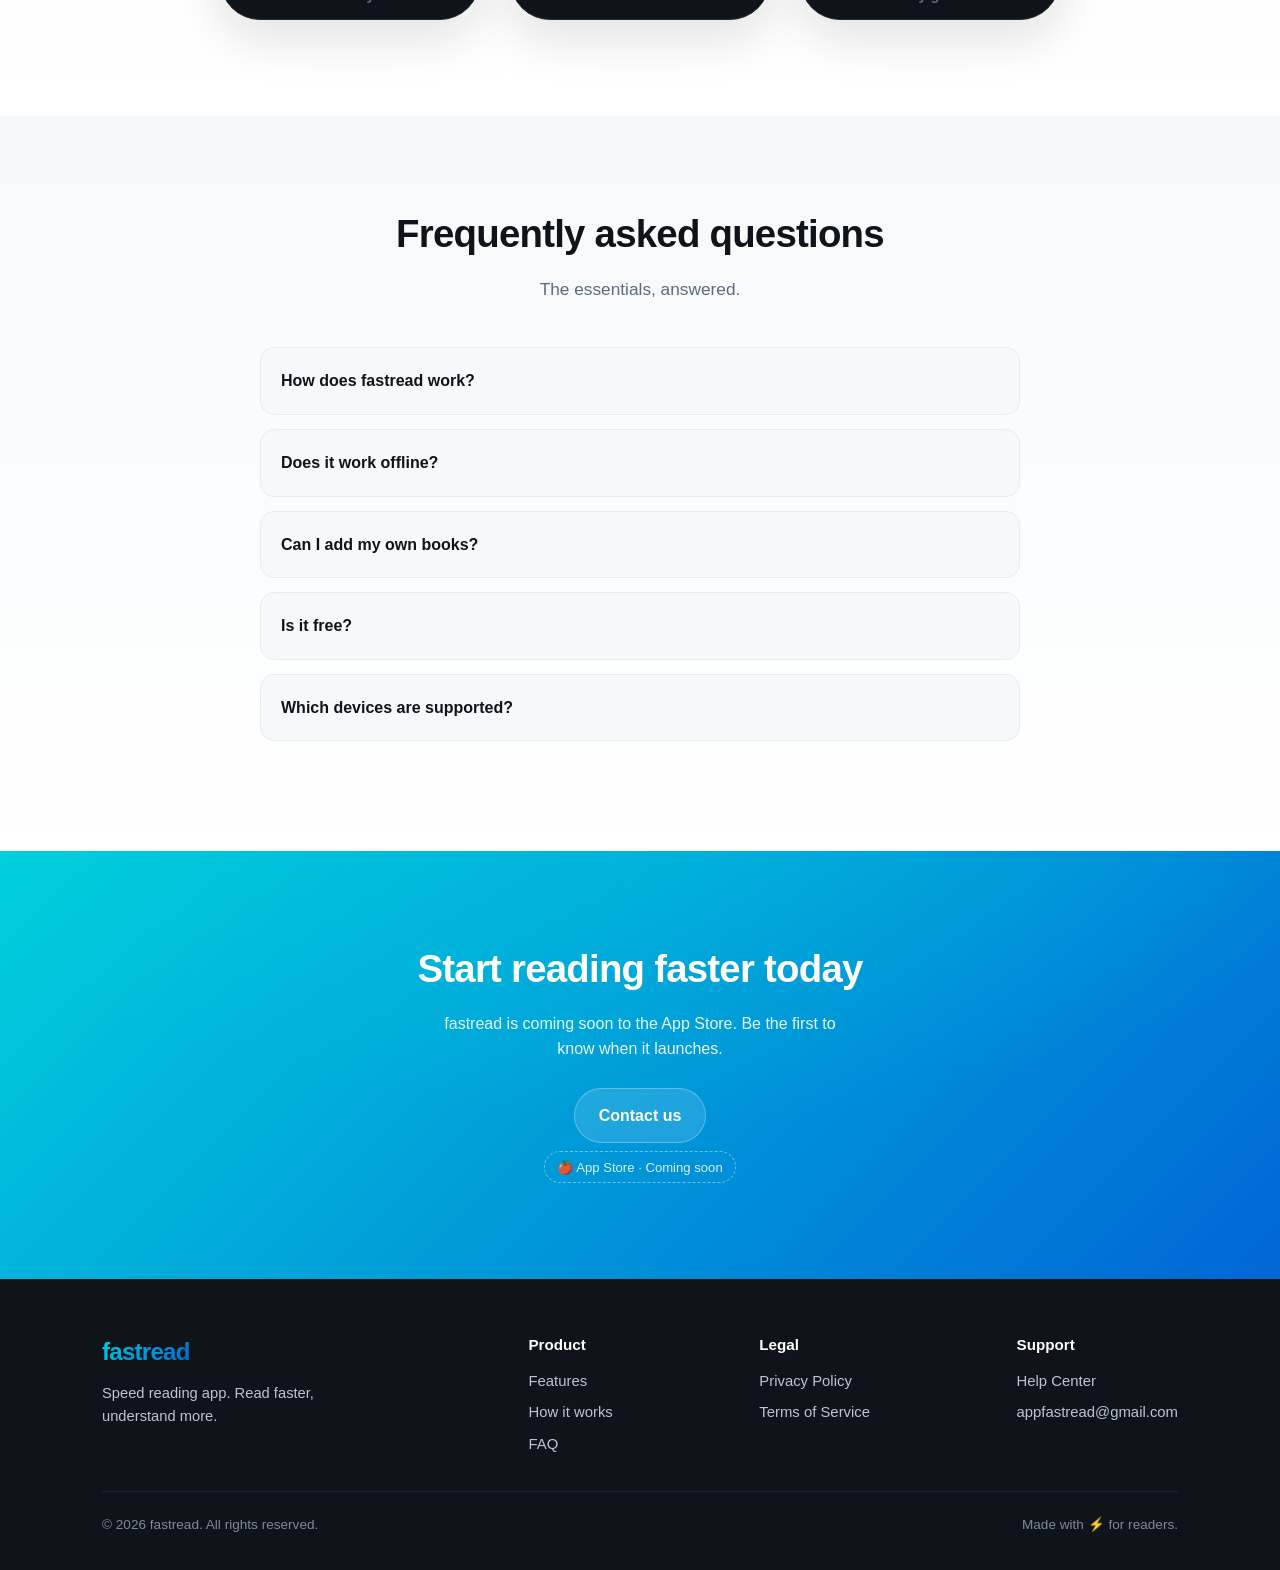
==== commit 03e3b860: "Add files via upload" ====
--- a/en/index.html
+++ b/en/index.html
@@ -9,10 +9,10 @@
   <meta name="robots" content="index, follow" />
   <meta name="theme-color" content="#0066d6" />
   <meta name="author" content="fastread" />
-  <link rel="canonical" href="https://fastread.app/en/" />
-  <link rel="alternate" hreflang="tr" href="https://fastread.app/" />
-  <link rel="alternate" hreflang="en" href="https://fastread.app/en/" />
-  <link rel="alternate" hreflang="x-default" href="https://fastread.app/" />
+  <link rel="canonical" href="https://appfastread.github.io/en/" />
+  <link rel="alternate" hreflang="tr" href="https://appfastread.github.io/" />
+  <link rel="alternate" hreflang="en" href="https://appfastread.github.io/en/" />
+  <link rel="alternate" hreflang="x-default" href="https://appfastread.github.io/" />
 
   <meta property="og:type" content="website" />
   <meta property="og:site_name" content="fastread" />
@@ -20,12 +20,12 @@
   <meta property="og:locale:alternate" content="tr_TR" />
   <meta property="og:title" content="fastread — Speed Reading App" />
   <meta property="og:description" content="Boost your reading speed and focus with RSVP, pacing and exercises. Offline, ad-free, TR + EN." />
-  <meta property="og:url" content="https://fastread.app/en/" />
-  <meta property="og:image" content="https://fastread.app/assets/screenshot-1.png" />
+  <meta property="og:url" content="https://appfastread.github.io/en/" />
+  <meta property="og:image" content="https://appfastread.github.io/assets/screenshot-1.png" />
   <meta name="twitter:card" content="summary_large_image" />
   <meta name="twitter:title" content="fastread — Speed Reading App" />
   <meta name="twitter:description" content="Read faster, understand more with RSVP, pacing and exercises." />
-  <meta name="twitter:image" content="https://fastread.app/assets/screenshot-1.png" />
+  <meta name="twitter:image" content="https://appfastread.github.io/assets/screenshot-1.png" />
 
   <link rel="icon" href="data:image/svg+xml,<svg xmlns='http://www.w3.org/2000/svg' viewBox='0 0 100 100'><text y='.9em' font-size='90'>⚡</text></svg>" />
   <link rel="stylesheet" href="../styles.css" />
@@ -40,7 +40,7 @@
     "description": "Speed reading app that boosts reading speed and focus with RSVP, ORP highlighting, a pacing bar and reading exercises.",
     "inLanguage": ["en", "tr"],
     "offers": { "@type": "Offer", "price": "0", "priceCurrency": "USD" },
-    "publisher": { "@type": "Organization", "name": "fastread", "email": "destek@fastread.app" }
+    "publisher": { "@type": "Organization", "name": "fastread", "email": "appfastread@gmail.com" }
   }
   </script>
   <script type="application/ld+json">
@@ -186,7 +186,7 @@
         <details class="faq"><summary>How does fastread work?</summary><p>It shows words one at a time at your eye's focal point (RSVP) with ORP highlighting to boost reading speed. Start with a WPM test, then improve with pacing and exercises.</p></details>
         <details class="faq"><summary>Does it work offline?</summary><p>Most exercises work offline; your progress syncs to your account when you're back online.</p></details>
         <details class="faq"><summary>Can I add my own books?</summary><p>Yes. Add PDF/EPUB files or scan pages with your camera (OCR) to turn them into text.</p></details>
-        <details class="faq"><summary>Is it free?</summary><p>Core features are free; advanced exercises and unlimited content are offered via a premium subscription.</p></details>
+        <details class="faq"><summary>Is it free?</summary><p>Yes. fastread is completely free — every feature is unlocked, with no in-app purchases or subscriptions.</p></details>
         <details class="faq"><summary>Which devices are supported?</summary><p>iPhone and iPad (iOS). Your progress syncs across devices via your account.</p></details>
       </div>
     </div>
@@ -210,7 +210,7 @@
         </div>
         <div class="footer-col"><h4>Product</h4><ul><li><a href="#features">Features</a></li><li><a href="#how">How it works</a></li><li><a href="#faq">FAQ</a></li></ul></div>
         <div class="footer-col"><h4>Legal</h4><ul><li><a href="../privacy.html#en">Privacy Policy</a></li><li><a href="../terms.html#en">Terms of Service</a></li></ul></div>
-        <div class="footer-col"><h4>Support</h4><ul><li><a href="../support.html#en">Help Center</a></li><li><a href="mailto:destek@fastread.app">destek@fastread.app</a></li></ul></div>
+        <div class="footer-col"><h4>Support</h4><ul><li><a href="../support.html#en">Help Center</a></li><li><a href="mailto:appfastread@gmail.com">appfastread@gmail.com</a></li></ul></div>
       </div>
       <div class="footer-bottom">
         <span>© <span id="yr">2026</span> fastread. All rights reserved.</span>
